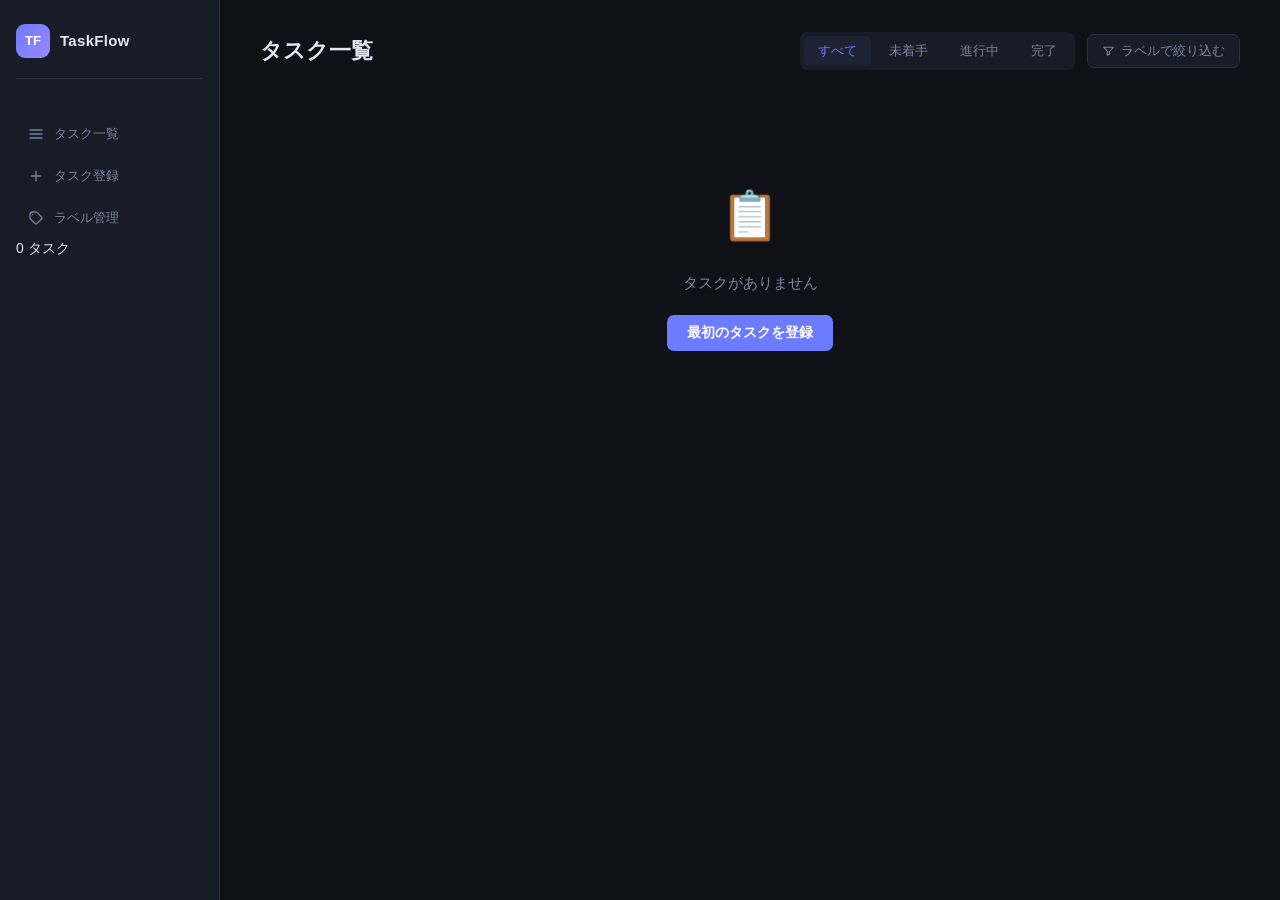
==== index.html @ aecb7242 "フォルダ構造変更 フォルダ構造を変更しました。" ====
<!DOCTYPE html>
<html lang="ja">
<head>
<meta charset="UTF-8">
<meta name="viewport" content="width=device-width, initial-scale=1.0">
<title>TaskFlow — 課題管理</title>
<link rel="stylesheet" href="css/base.css">
<link rel="stylesheet" href="css/components.css">
<link rel="stylesheet" href="css/views.css">
</head>
<body>

<!-- ========== SIDEBAR ========== -->
<aside class="sidebar">
  <div class="sidebar-logo">
    <span class="logo-mark">TF</span>
    <span class="logo-text">TaskFlow</span>
  </div>
  <nav class="sidebar-nav">
    <button class="nav-item active" data-view="list" onclick="showView('list')">
      <svg viewBox="0 0 24 24"><path d="M3 6h18M3 12h18M3 18h18"/></svg>
      タスク一覧
    </button>
    <button class="nav-item" data-view="add-task" onclick="showView('add-task')">
      <svg viewBox="0 0 24 24"><path d="M12 5v14M5 12h14"/></svg>
      タスク登録
    </button>
    <button class="nav-item" data-view="add-label" onclick="showView('add-label')">
      <svg viewBox="0 0 24 24"><path d="M7 7h.01M7 3h5c.5 0 1 .2 1.4.6l7 7a2 2 0 010 2.8l-7 7a2 2 0 01-2.8 0l-7-7A2 2 0 013 12V7a4 4 0 014-4z"/></svg>
      ラベル管理
    </button>
  </nav>
  <div class="sidebar-footer">
    <div class="stat-pill" id="stat-total">0 タスク</div>
  </div>
</aside>

<!-- ========== MAIN ========== -->
<main class="main">

  <!-- ---- LIST VIEW ---- -->
  <section id="view-list" class="view active">
    <header class="view-header">
      <h1>タスク一覧</h1>
      <div class="header-controls">
        <div class="tab-group">
          <button class="tab active" data-status="all"   onclick="filterStatus('all')">すべて</button>
          <button class="tab"        data-status="todo"  onclick="filterStatus('todo')">未着手</button>
          <button class="tab"        data-status="doing" onclick="filterStatus('doing')">進行中</button>
          <button class="tab"        data-status="done"  onclick="filterStatus('done')">完了</button>
        </div>
        <div class="label-filter-wrap">
          <button class="btn-filter" onclick="toggleLabelFilter()">
            <svg viewBox="0 0 24 24"><path d="M3 4h18l-7 8v5l-4 2V12L3 4z"/></svg>
            ラベルで絞り込む
          </button>
          <div id="label-filter-dropdown" class="label-dropdown hidden">
            <div id="label-filter-list"></div>
            <button class="btn-clear-filter" onclick="clearLabelFilter()">絞り込みを解除</button>
          </div>
        </div>
      </div>
    </header>
    <div id="task-list" class="task-grid"></div>
    <div id="empty-state" class="empty-state hidden">
      <div class="empty-icon">📋</div>
      <p>タスクがありません</p>
      <button onclick="showView('add-task')" class="btn-primary">最初のタスクを登録</button>
    </div>
  </section>

  <!-- ---- ADD TASK VIEW ---- -->
  <section id="view-add-task" class="view">
    <header class="view-header">
      <h1>タスク登録</h1>
      <button class="btn-close" onclick="cancelForm()" title="中断して消去">✕</button>
    </header>
    <div class="form-card">
      <div class="form-group">
        <label>タスク名 <span class="required">*</span></label>
        <input type="text" id="new-task-name" maxlength="30" placeholder="タスク名を入力（最大30文字）"
               oninput="updateCharCount('new-task-name','count-name')">
        <span class="char-count"><span id="count-name">0</span>/30</span>
      </div>
      <div class="form-group">
        <label>詳細</label>
        <textarea id="new-task-detail" maxlength="100" placeholder="詳細を入力（最大100文字）"
                  oninput="updateCharCount('new-task-detail','count-detail')"></textarea>
        <span class="char-count"><span id="count-detail">0</span>/100</span>
      </div>
      <div class="form-row">
        <div class="form-group">
          <label>種類 <span class="required">*</span></label>
          <div class="type-toggle">
            <button class="type-btn active" data-type="課題">📝 課題</button>
            <button class="type-btn"        data-type="テスト">📖 テスト</button>
          </div>
        </div>
        <div class="form-group">
          <label>ラベル（科目）</label>
          <select id="new-task-label"></select>
        </div>
      </div>
      <div class="form-group">
        <label>期限 <span class="required">*</span></label>
        <input type="datetime-local" id="new-task-deadline">
      </div>
      <div class="form-actions">
        <button class="btn-secondary" onclick="cancelForm()">キャンセル</button>
        <button class="btn-primary"   onclick="registerTask()">登録する</button>
      </div>
    </div>
  </section>

  <!-- ---- DETAIL VIEW ---- -->
  <section id="view-detail" class="view">
    <header class="view-header">
      <button class="btn-back" onclick="showView('list')">← 一覧へ</button>
      <div class="header-actions">
        <button class="btn-danger-outline" onclick="confirmDelete(currentTaskId)">削除</button>
        <button class="btn-primary"        onclick="showEditView(currentTaskId)">編集</button>
      </div>
    </header>
    <div id="detail-content" class="detail-card"></div>
  </section>

  <!-- ---- EDIT VIEW ---- -->
  <section id="view-edit" class="view">
    <header class="view-header">
      <h1>タスク編集</h1>
      <button class="btn-close" onclick="cancelEdit()" title="変更をリセット">✕</button>
    </header>
    <div class="form-card">
      <div class="form-group">
        <label>タスク名 <span class="required">*</span></label>
        <input type="text" id="edit-task-name" maxlength="30"
               oninput="updateCharCount('edit-task-name','edit-count-name')">
        <span class="char-count"><span id="edit-count-name">0</span>/30</span>
      </div>
      <div class="form-group">
        <label>詳細</label>
        <textarea id="edit-task-detail" maxlength="100"
                  oninput="updateCharCount('edit-task-detail','edit-count-detail')"></textarea>
        <span class="char-count"><span id="edit-count-detail">0</span>/100</span>
      </div>
      <div class="form-row">
        <div class="form-group">
          <label>種類 <span class="required">*</span></label>
          <div class="type-toggle" id="edit-type-toggle">
            <button class="type-btn active" data-type="課題">📝 課題</button>
            <button class="type-btn"        data-type="テスト">📖 テスト</button>
          </div>
        </div>
        <div class="form-group">
          <label>ラベル（科目）</label>
          <select id="edit-task-label"></select>
        </div>
      </div>
      <div class="form-group">
        <label>期限 <span class="required">*</span></label>
        <input type="datetime-local" id="edit-task-deadline">
      </div>
      <div class="form-group">
        <label>進捗状態</label>
        <div class="status-select">
          <button class="status-btn" data-status="todo">未着手</button>
          <button class="status-btn" data-status="doing">進行中</button>
          <button class="status-btn" data-status="done">完了</button>
        </div>
      </div>
      <div class="form-actions">
        <button class="btn-secondary" onclick="cancelEdit()">キャンセル</button>
        <button class="btn-primary"   onclick="updateTask()">更新する</button>
      </div>
    </div>
  </section>

  <!-- ---- LABEL VIEW ---- -->
  <section id="view-add-label" class="view">
    <header class="view-header">
      <h1>ラベル管理</h1>
    </header>
    <div class="form-card">
      <div class="form-group">
        <label>新しいラベルを追加</label>
        <div class="label-input-row">
          <input type="text" id="new-label-input" maxlength="30" placeholder="科目名（最大30文字）"
                 oninput="updateCharCount('new-label-input','count-label')"
                 onkeydown="if(event.key==='Enter')addLabel()">
          <button class="btn-primary" onclick="addLabel()">追加</button>
        </div>
        <span class="char-count"><span id="count-label">0</span>/30</span>
      </div>
      <div class="label-list-section">
        <h3>登録済みラベル</h3>
        <div id="label-list" class="label-chips"></div>
      </div>
    </div>
  </section>

</main>

<!-- ========== MODALS ========== -->
<div id="confirm-modal" class="modal-overlay hidden">
  <div class="modal">
    <p class="modal-msg">このタスクを削除しますか？<br><small>この操作は取り消せません。</small></p>
    <div class="modal-actions">
      <button class="btn-secondary" onclick="closeModal()">キャンセル</button>
      <button class="btn-danger"    onclick="deleteTask()">削除する</button>
    </div>
  </div>
</div>

<div id="toast" class="toast hidden"></div>

<!-- JS: 依存関係順に読み込む -->
<script src="js/labels/filter.js"></script>
<script src="js/labels/label.js"></script>
<script src="js/notifications/notification.js"></script>
<script src="js/shared/storage.js"></script>
<script src="js/tasks/task.js"></script>
<script src="sw.js"></script>
<script src="js/ui.js"></script>
<script src="js/main.js"></script>
</body>
</html>
---- css/base.css ----
/* ===========================
   base.css — トークン・リセット・レイアウト
=========================== */

:root {
  --bg:        #0f1117;
  --surface:   #181c27;
  --surface2:  #1e2235;
  --border:    #2a2f45;
  --text:      #e4e8f5;
  --text-muted:#7a82a0;
  --accent:    #6c7bff;
  --accent2:   #f0a843;
  --green:     #3ecf8e;
  --red:       #f05050;
  --doing:     #f0a843;
  --radius:    12px;
  --radius-sm: 7px;
  --shadow:    0 4px 24px rgba(0,0,0,.45);
  --font:      'Segoe UI', 'Hiragino Sans', sans-serif;
  --mono:      'SF Mono', 'Consolas', monospace;
}

*, *::before, *::after { box-sizing: border-box; margin: 0; padding: 0; }

html, body {
  height: 100%;
  background: var(--bg);
  color: var(--text);
  font-family: var(--font);
  font-size: 14px;
  line-height: 1.6;
}

/* ---- app shell ---- */
body { display: flex; min-height: 100vh; }

.sidebar {
  width: 220px;
  min-height: 100vh;
  background: var(--surface);
  border-right: 1px solid var(--border);
  display: flex;
  flex-direction: column;
  padding: 24px 16px;
  flex-shrink: 0;
}

.main {
  flex: 1;
  padding: 32px 40px;
  overflow-y: auto;
  min-height: 100vh;
}

/* ---- sidebar ---- */
.sidebar-logo {
  display: flex;
  align-items: center;
  gap: 10px;
  margin-bottom: 36px;
  padding-bottom: 20px;
  border-bottom: 1px solid var(--border);
}
.logo-mark {
  width: 34px; height: 34px;
  background: linear-gradient(135deg, var(--accent), #9b87ff);
  border-radius: 9px;
  display: grid; place-items: center;
  font-size: 13px; font-weight: 700; color: #fff;
  flex-shrink: 0;
}
.logo-text { font-size: 15px; font-weight: 600; letter-spacing: .02em; }

.sidebar-nav { display: flex; flex-direction: column; gap: 4px; }

.nav-item {
  display: flex; align-items: center; gap: 10px;
  padding: 10px 12px;
  border-radius: var(--radius-sm);
  border: none; background: none;
  color: var(--text-muted); font-size: 13px;
  cursor: pointer; transition: all .18s;
  text-align: left; width: 100%;
}
.nav-item svg {
  width: 16px; height: 16px;
  stroke: currentColor; fill: none;
  stroke-width: 2; stroke-linecap: round; stroke-linejoin: round;
  flex-shrink: 0;
}


/* ---- view switching ---- */
.view { display: none; }
.view.active { display: block; }

.view-header {
  display: flex; align-items: center; justify-content: space-between;
  margin-bottom: 28px; gap: 16px; flex-wrap: wrap;
}
.view-header h1 { font-size: 22px; font-weight: 600; }

.header-controls { display: flex; align-items: center; gap: 12px; flex-wrap: wrap; }
.header-actions  { display: flex; gap: 10px; }
---- css/components.css ----
/* ===========================
   components.css — 再利用可能なUI部品
=========================== */

/* ---- buttons ---- */
.btn-primary {
  padding: 9px 20px; border-radius: var(--radius-sm);
  border: none; background: var(--accent);
  color: #fff; font-size: 14px; font-weight: 600;
  cursor: pointer; transition: background .15s;
}
.btn-primary:hover { background: #7d8cff; }

.btn-secondary {
  padding: 9px 20px; border-radius: var(--radius-sm);
  border: 1px solid var(--border); background: none;
  color: var(--text-muted); font-size: 14px;
  cursor: pointer; transition: all .15s;
}
.btn-secondary:hover { border-color: var(--text-muted); color: var(--text); }

.btn-danger {
  padding: 9px 20px; border-radius: var(--radius-sm);
  border: none; background: var(--red);
  color: #fff; font-size: 14px; font-weight: 600;
  cursor: pointer; transition: background .15s;
}
.btn-danger:hover { background: #d43a3a; }

.btn-danger-outline {
  padding: 9px 20px; border-radius: var(--radius-sm);
  border: 1px solid var(--red); background: none;
  color: var(--red); font-size: 14px;
  cursor: pointer; transition: all .15s;
}
.btn-danger-outline:hover { background: rgba(240,80,80,.1); }

.btn-close {
  background: none; border: none;
  color: var(--text-muted); font-size: 20px;
  cursor: pointer; padding: 4px 8px;
  border-radius: var(--radius-sm); transition: all .15s; line-height: 1;
}
.btn-close:hover { background: rgba(240,80,80,.12); color: var(--red); }

.btn-back {
  background: none; border: none;
  color: var(--text-muted); font-size: 14px;
  cursor: pointer; padding: 4px 0; transition: color .15s;
}
.btn-back:hover { color: var(--text); }

/* ---- form elements ---- */
.form-card {
  background: var(--surface); border: 1px solid var(--border);
  border-radius: var(--radius); padding: 32px; max-width: 600px;
}
.form-group { margin-bottom: 20px; }
.form-group label {
  display: block; font-size: 13px; font-weight: 600;
  margin-bottom: 7px; color: var(--text-muted); letter-spacing: .04em;
}
.required { color: var(--red); }
.form-row { display: grid; grid-template-columns: 1fr 1fr; gap: 16px; }

input[type=text],
input[type=datetime-local],
select,
textarea {
  width: 100%; padding: 10px 12px;
  background: var(--surface2); border: 1px solid var(--border);
  border-radius: var(--radius-sm); color: var(--text);
  font-size: 14px; font-family: var(--font);
  outline: none; transition: border-color .15s;
  appearance: none;
}
input:focus, select:focus, textarea:focus { border-color: var(--accent); }
textarea { resize: vertical; min-height: 80px; }
select option { background: var(--surface2); }

input[type="datetime-local"]::-webkit-calendar-picker-indicator {
  filter: invert(1) opacity(.5); cursor: pointer;
}

.char-count {
  font-size: 11px; color: var(--text-muted);
  display: block; text-align: right; margin-top: 4px;
}

.form-actions {
  display: flex; gap: 10px; justify-content: flex-end; margin-top: 28px;
}

/* ---- type toggle ---- */
.type-toggle { display: flex; gap: 8px; }
.type-btn {
  flex: 1; padding: 9px; border-radius: var(--radius-sm);
  border: 1px solid var(--border); background: none;
  color: var(--text-muted); font-size: 13px;
  cursor: pointer; transition: all .15s;
}
.type-btn:hover { border-color: var(--accent); color: var(--text); }
.type-btn.active {
  background: rgba(108,123,255,.15);
  color: var(--accent); border-color: var(--accent);
}
.type-btn[data-type="テスト"].active {
  background: rgba(240,168,67,.15);
  color: var(--accent2); border-color: var(--accent2);
}

/* ---- status selector ---- */
.status-select { display: flex; gap: 8px; }
.status-btn {
  flex: 1; padding: 9px; border-radius: var(--radius-sm);
  border: 1px solid var(--border); background: none;
  color: var(--text-muted); font-size: 13px;
  cursor: pointer; transition: all .15s;
}
.status-btn:hover { border-color: var(--accent); color: var(--text); }
.status-btn.active {
  background: rgba(108,123,255,.15);
  color: var(--accent); border-color: var(--accent);
}
.status-btn[data-status="doing"].active {
  background: rgba(240,168,67,.15); color: var(--doing); border-color: var(--doing);
}
.status-btn[data-status="done"].active {
  background: rgba(62,207,142,.15); color: var(--green); border-color: var(--green);
}

/* ---- status badges ---- */
.status-badge {
  font-size: 11px; padding: 3px 9px;
  border-radius: 20px; font-weight: 600;
}
.badge-todo  { background: rgba(122,130,160,.15); color: var(--text-muted); }
.badge-doing { background: rgba(240,168,67,.15);  color: var(--doing); }
.badge-done  { background: rgba(62,207,142,.15);  color: var(--green); }

/* ---- type badges ---- */
.card-type-badge {
  font-size: 11px; font-weight: 600; padding: 3px 8px;
  border-radius: 20px; flex-shrink: 0; letter-spacing: .04em;
}
.type-課題  { background: rgba(108,123,255,.18); color: var(--accent); }
.type-テスト { background: rgba(240,168,67,.18);  color: var(--accent2); }

/* ---- label chips ---- */
.label-chips { display: flex; flex-wrap: wrap; gap: 10px; }
.label-chip {
  display: flex; align-items: center; gap: 8px;
  padding: 7px 14px; border-radius: 20px;
  background: var(--surface2); border: 1px solid var(--border);
  font-size: 13px; color: var(--text);
}
.label-chip-del {
  background: none; border: none; color: var(--text-muted);
  cursor: pointer; font-size: 14px; line-height: 1;
  padding: 0 2px; transition: color .15s;
}
.label-chip-del:hover { color: var(--red); }

/* ---- modal ---- */
.modal-overlay {
  position: fixed; inset: 0; background: rgba(0,0,0,.6);
  display: flex; align-items: center; justify-content: center; z-index: 100;
}
.modal-overlay.hidden { display: none; }
.modal {
  background: var(--surface); border: 1px solid var(--border);
  border-radius: var(--radius); padding: 32px; max-width: 360px; width: 90%;
  box-shadow: var(--shadow);
}
.modal-msg { font-size: 15px; margin-bottom: 24px; line-height: 1.6; }
.modal-msg small { color: var(--text-muted); font-size: 12px; }
.modal-actions { display: flex; gap: 10px; justify-content: flex-end; }

/* ---- toast ---- */
.toast {
  position: fixed; bottom: 28px; right: 28px;
  padding: 12px 20px; border-radius: var(--radius-sm);
  background: var(--surface2); border: 1px solid var(--border);
  color: var(--text); font-size: 13px; z-index: 200;
  box-shadow: var(--shadow); transition: opacity .3s;
}
.toast.hidden  { display: none; }
.toast.success { border-color: var(--green); color: var(--green); }
.toast.error   { border-color: var(--red);   color: var(--red); }

/* ---- empty state ---- */
.empty-state {
  text-align: center; padding: 80px 20px; color: var(--text-muted);
}
.empty-state.hidden { display: none; }
.empty-icon { font-size: 48px; margin-bottom: 16px; }
.empty-state p { font-size: 15px; margin-bottom: 20px; }
---- css/views.css ----
/* ===========================
   views.css — 各画面固有スタイル
=========================== */

/* ---- list view ---- */
.tab-group {
  display: flex; gap: 4px;
  background: var(--surface); padding: 4px;
  border-radius: var(--radius-sm);
}
.tab {
  padding: 6px 14px; border-radius: 5px; border: none;
  background: none; color: var(--text-muted);
  font-size: 13px; cursor: pointer; transition: all .15s;
}
.tab:hover { color: var(--text); }
.tab.active { background: var(--surface2); color: var(--accent); }

/* ---- label filter dropdown ---- */
.label-filter-wrap { position: relative; }

.btn-filter {
  display: flex; align-items: center; gap: 6px;
  padding: 7px 14px; border-radius: var(--radius-sm);
  border: 1px solid var(--border); background: var(--surface);
  color: var(--text-muted); font-size: 13px; cursor: pointer; transition: all .15s;
}
.btn-filter svg {
  width: 13px; height: 13px;
  stroke: currentColor; fill: none;
  stroke-width: 2; stroke-linecap: round; stroke-linejoin: round;
}
.btn-filter:hover       { border-color: var(--accent); color: var(--text); }
.btn-filter.active-filter {
  border-color: var(--accent); color: var(--accent);
  background: rgba(108,123,255,.1);
}

.label-dropdown {
  position: absolute; top: calc(100% + 8px); right: 0;
  min-width: 180px; background: var(--surface2);
  border: 1px solid var(--border); border-radius: var(--radius-sm);
  padding: 10px; z-index: 50; box-shadow: var(--shadow);
}
.label-dropdown.hidden { display: none; }

#label-filter-list {
  display: flex; flex-direction: column; gap: 4px; margin-bottom: 8px;
}
.label-filter-item {
  display: flex; align-items: center; gap: 8px;
  padding: 6px 8px; border-radius: 5px; cursor: pointer;
  font-size: 13px; color: var(--text-muted); transition: background .15s;
}
.label-filter-item:hover   { background: var(--border); color: var(--text); }
.label-filter-item.selected { color: var(--accent); }
.label-filter-item input[type=checkbox] { accent-color: var(--accent); }

.btn-clear-filter {
  width: 100%; padding: 5px; border: none;
  border-top: 1px solid var(--border);
  background: none; color: var(--text-muted);
  font-size: 12px; cursor: pointer; padding-top: 8px; transition: color .15s;
}
.btn-clear-filter:hover { color: var(--text); }

/* ---- task card grid ---- */
.task-grid {
  display: grid;
  grid-template-columns: repeat(auto-fill, minmax(300px, 1fr));
  gap: 14px;
}

.task-card {
  background: var(--surface); border: 1px solid var(--border);
  border-radius: var(--radius); padding: 18px 20px 14px;
  cursor: pointer; position: relative; overflow: hidden;
  transition: transform .15s, border-color .15s, box-shadow .15s;
}
.task-card:hover {
  transform: translateY(-2px);
  border-color: var(--accent);
  box-shadow: 0 8px 32px rgba(108,123,255,.12);
}
.task-card.status-done { opacity: .55; }

/* signature element: deadline urgency bar */
.urgency-bar {
  position: absolute; top: 0; left: 0; height: 3px;
  background: linear-gradient(90deg, var(--accent), #9b87ff);
  transition: width .5s;
}
.urgency-bar.urgent  { background: linear-gradient(90deg, var(--red),   #ff8040); }
.urgency-bar.warning { background: linear-gradient(90deg, var(--doing), #ffcc55); }

.card-top {
  display: flex; align-items: flex-start;
  justify-content: space-between; gap: 8px; margin-bottom: 8px;
}
.card-title { font-size: 15px; font-weight: 600; line-height: 1.4; flex: 1; }
.card-label { font-size: 12px; color: var(--text-muted); margin-bottom: 10px; }
.card-deadline {
  font-size: 12px; color: var(--text-muted);
  display: flex; align-items: center; gap: 5px; margin-bottom: 10px;
}
.card-deadline.near    { color: var(--doing); }
.card-deadline.overdue { color: var(--red); }
.card-footer {
  display: flex; align-items: center; justify-content: space-between;
}
.card-time-left {
  font-size: 11px; color: var(--text-muted); font-family: var(--mono);
}

/* ---- detail view ---- */
.detail-card {
  background: var(--surface); border: 1px solid var(--border);
  border-radius: var(--radius); padding: 32px; max-width: 640px;
}
.detail-type-row {
  display: flex; align-items: center; gap: 10px; margin-bottom: 20px;
}
.detail-title  { font-size: 22px; font-weight: 700; margin-bottom: 6px; }
.detail-meta   {
  color: var(--text-muted); font-size: 13px;
  margin-bottom: 24px; display: flex; gap: 16px; flex-wrap: wrap;
}
.detail-section  { margin-bottom: 20px; }
.detail-label-h  {
  font-size: 11px; font-weight: 600; text-transform: uppercase;
  letter-spacing: .08em; color: var(--text-muted); margin-bottom: 6px;
}
.detail-body { font-size: 14px; line-height: 1.7; color: var(--text); }

.deadline-display {
  display: flex; align-items: center; gap: 10px;
  padding: 14px 16px; background: var(--surface2);
  border-radius: var(--radius-sm); border-left: 3px solid var(--accent);
}
.deadline-display.overdue { border-left-color: var(--red); }
.deadline-display.warning { border-left-color: var(--doing); }

.status-change-row { display: flex; gap: 8px; flex-wrap: wrap; }
.status-change-btn {
  padding: 8px 16px; border-radius: var(--radius-sm);
  border: 1px solid var(--border); background: none;
  color: var(--text-muted); font-size: 13px; cursor: pointer; transition: all .15s;
}
.status-change-btn:hover { border-color: var(--accent); color: var(--text); }
.status-change-btn.active-status {
  background: rgba(108,123,255,.15); color: var(--accent); border-color: var(--accent);
}
.status-change-btn[data-status="doing"].active-status {
  background: rgba(240,168,67,.15); color: var(--doing); border-color: var(--doing);
}
.status-change-btn[data-status="done"].active-status {
  background: rgba(62,207,142,.15); color: var(--green); border-color: var(--green);
}

/* ---- label management view ---- */
.label-input-row { display: flex; gap: 10px; }
.label-input-row input { flex: 1; }

.label-list-section { margin-top: 28px; }
.label-list-section h3 {
  font-size: 13px; font-weight: 600; color: var(--text-muted);
  margin-bottom: 14px; letter-spacing: .04em; text-transform: uppercase;
}
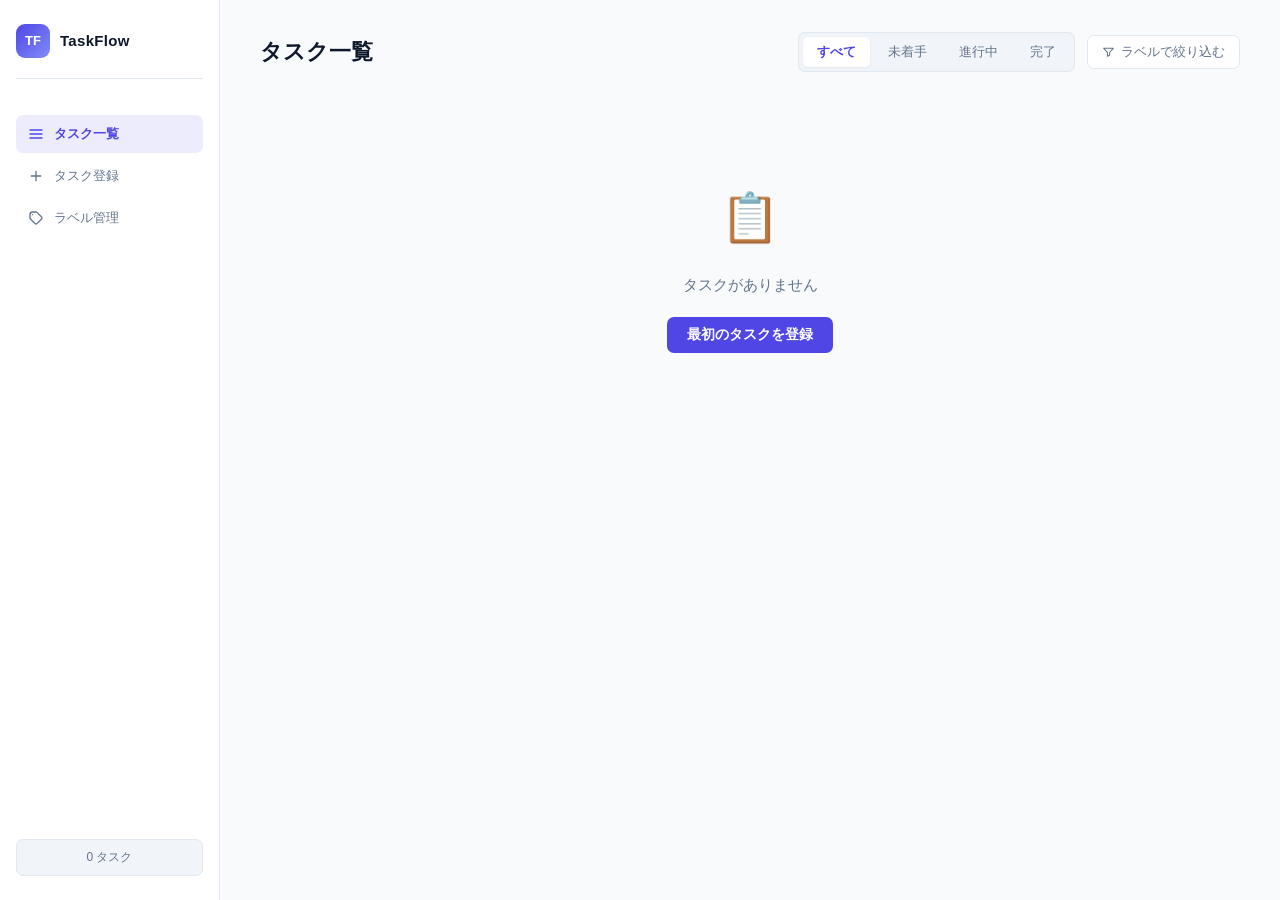
==== commit b8451749: "開始日時の追加" ====
--- a/index.html
+++ b/index.html
@@ -55,6 +55,9 @@
             ラベルで絞り込む
           </button>
           <div id="label-filter-dropdown" class="label-dropdown hidden">
+            <div class="filter-section-title">種類</div>
+            <div id="type-filter-list"></div>
+            <div class="filter-section-title">ラベル</div>
             <div id="label-filter-list"></div>
             <button class="btn-clear-filter" onclick="clearLabelFilter()">絞り込みを解除</button>
           </div>
@@ -101,9 +104,15 @@
           <select id="new-task-label"></select>
         </div>
       </div>
-      <div class="form-group">
-        <label>期限 <span class="required">*</span></label>
-        <input type="datetime-local" id="new-task-deadline">
+      <div class="form-row">
+        <div class="form-group">
+          <label>開始日時 <span class="required">*</span></label>
+          <input type="datetime-local" id="new-task-start">
+        </div>
+        <div class="form-group">
+          <label>期限 <span class="required">*</span></label>
+          <input type="datetime-local" id="new-task-deadline">
+        </div>
       </div>
       <div class="form-actions">
         <button class="btn-secondary" onclick="cancelForm()">キャンセル</button>
@@ -156,9 +165,15 @@
           <select id="edit-task-label"></select>
         </div>
       </div>
-      <div class="form-group">
-        <label>期限 <span class="required">*</span></label>
-        <input type="datetime-local" id="edit-task-deadline">
+      <div class="form-row">
+        <div class="form-group">
+          <label>開始日時 <span class="required">*</span></label>
+          <input type="datetime-local" id="edit-task-start">
+        </div>
+        <div class="form-group">
+          <label>期限 <span class="required">*</span></label>
+          <input type="datetime-local" id="edit-task-deadline">
+        </div>
       </div>
       <div class="form-group">
         <label>進捗状態</label>
@@ -223,4 +238,4 @@
 <script src="js/ui.js"></script>
 <script src="js/main.js"></script>
 </body>
-</html>
+</html>
--- a/css/base.css
+++ b/css/base.css
@@ -1,24 +1,24 @@
 /* ===========================
-   base.css — トークン・リセット・レイアウト
+   base.css — トークン・リセット・レイアウト（ライトテーマ版）
 =========================== */
 
 :root {
-  --bg:        #0f1117;
-  --surface:   #181c27;
-  --surface2:  #1e2235;
-  --border:    #2a2f45;
-  --text:      #e4e8f5;
-  --text-muted:#7a82a0;
-  --accent:    #6c7bff;
-  --accent2:   #f0a843;
-  --green:     #3ecf8e;
-  --red:       #f05050;
-  --doing:     #f0a843;
-  --radius:    12px;
-  --radius-sm: 7px;
-  --shadow:    0 4px 24px rgba(0,0,0,.45);
-  --font:      'Segoe UI', 'Hiragino Sans', sans-serif;
-  --mono:      'SF Mono', 'Consolas', monospace;
+  --bg:           #f8fafc; /* アプリ全体の背景（明るいオフホワイト） */
+  --surface:      #ffffff; /* サイドバーやカードの表面色（純白） */
+  --surface2:     #f1f5f9; /* 入力欄やホバー時の背景（薄いグレー） */
+  --border:       #e2e8f0; /* くっきり見える境界線 */
+  --text:         #0f172a; /* 視認性の高い濃いテキスト色 */
+  --text-muted:   #64748b; /* 補足テキスト用のグレー */
+  --accent:       #4f46e5; /* プライマリカラー（鮮やかなインディゴ） */
+  --accent2:      #d97706; /* 琥珀色（テスト・警告用） */
+  --green:        #10b981; /* 完了・成功の緑 */
+  --red:          #ef4444; /* 期限切れ・削除の赤 */
+  --doing:        #d97706; /* 進行中のカラー */
+  --radius:       12px;
+  --radius-sm:    7px;
+  --shadow:       0 4px 12px rgba(0, 0, 0, 0.05), 0 1px 3px rgba(0, 0, 0, 0.1);
+  --font:         'Segoe UI', 'Hiragino Sans', sans-serif;
+  --mono:         'SF Mono', 'Consolas', monospace;
 }
 
 *, *::before, *::after { box-sizing: border-box; margin: 0; padding: 0; }
@@ -64,13 +64,13 @@
 }
 .logo-mark {
   width: 34px; height: 34px;
-  background: linear-gradient(135deg, var(--accent), #9b87ff);
+  background: linear-gradient(135deg, var(--accent), #818cf8);
   border-radius: 9px;
   display: grid; place-items: center;
   font-size: 13px; font-weight: 700; color: #fff;
   flex-shrink: 0;
 }
-.logo-text { font-size: 15px; font-weight: 600; letter-spacing: .02em; }
+.logo-text { font-size: 15px; font-weight: 600; letter-spacing: .02em; color: var(--text); }
 
 .sidebar-nav { display: flex; flex-direction: column; gap: 4px; }
 
@@ -89,7 +89,18 @@
   stroke-width: 2; stroke-linecap: round; stroke-linejoin: round;
   flex-shrink: 0;
 }
+.nav-item:hover { background: var(--surface2); color: var(--text); }
+.nav-item.active { background: rgba(79, 70, 229, 0.1); color: var(--accent); font-weight: 600; }
 
+.sidebar-footer { margin-top: auto; }
+.stat-pill {
+  padding: 8px 12px;
+  border-radius: var(--radius-sm);
+  background: var(--surface2);
+  color: var(--text-muted);
+  font-size: 12px; text-align: center;
+  border: 1px solid var(--border);
+}
 
 /* ---- view switching ---- */
 .view { display: none; }
@@ -99,7 +110,7 @@
   display: flex; align-items: center; justify-content: space-between;
   margin-bottom: 28px; gap: 16px; flex-wrap: wrap;
 }
-.view-header h1 { font-size: 22px; font-weight: 600; }
+.view-header h1 { font-size: 22px; font-weight: 600; color: var(--text); }
 
 .header-controls { display: flex; align-items: center; gap: 12px; flex-wrap: wrap; }
-.header-actions  { display: flex; gap: 10px; }
+.header-actions  { display: flex; gap: 10px; }
--- a/css/components.css
+++ b/css/components.css
@@ -1,5 +1,5 @@
 /* ===========================
-   components.css — 再利用可能なUI部品
+   components.css — 再利用可能なUI部品（ライトテーマ版）
 =========================== */
 
 /* ---- buttons ---- */
@@ -9,15 +9,15 @@
   color: #fff; font-size: 14px; font-weight: 600;
   cursor: pointer; transition: background .15s;
 }
-.btn-primary:hover { background: #7d8cff; }
+.btn-primary:hover { background: #4338ca; }
 
 .btn-secondary {
   padding: 9px 20px; border-radius: var(--radius-sm);
-  border: 1px solid var(--border); background: none;
+  border: 1px solid var(--border); background: var(--surface);
   color: var(--text-muted); font-size: 14px;
   cursor: pointer; transition: all .15s;
 }
-.btn-secondary:hover { border-color: var(--text-muted); color: var(--text); }
+.btn-secondary:hover { border-color: var(--text-muted); color: var(--text); background: var(--surface2); }
 
 .btn-danger {
   padding: 9px 20px; border-radius: var(--radius-sm);
@@ -25,15 +25,15 @@
   color: #fff; font-size: 14px; font-weight: 600;
   cursor: pointer; transition: background .15s;
 }
-.btn-danger:hover { background: #d43a3a; }
+.btn-danger:hover { background: #dc2626; }
 
 .btn-danger-outline {
   padding: 9px 20px; border-radius: var(--radius-sm);
-  border: 1px solid var(--red); background: none;
+  border: 1px solid var(--red); background: var(--surface);
   color: var(--red); font-size: 14px;
   cursor: pointer; transition: all .15s;
 }
-.btn-danger-outline:hover { background: rgba(240,80,80,.1); }
+.btn-danger-outline:hover { background: rgba(239, 68, 68, 0.08); }
 
 .btn-close {
   background: none; border: none;
@@ -41,7 +41,7 @@
   cursor: pointer; padding: 4px 8px;
   border-radius: var(--radius-sm); transition: all .15s; line-height: 1;
 }
-.btn-close:hover { background: rgba(240,80,80,.12); color: var(--red); }
+.btn-close:hover { background: rgba(239, 68, 68, 0.1); color: var(--red); }
 
 .btn-back {
   background: none; border: none;
@@ -54,6 +54,7 @@
 .form-card {
   background: var(--surface); border: 1px solid var(--border);
   border-radius: var(--radius); padding: 32px; max-width: 600px;
+  box-shadow: var(--shadow);
 }
 .form-group { margin-bottom: 20px; }
 .form-group label {
@@ -74,12 +75,12 @@
   outline: none; transition: border-color .15s;
   appearance: none;
 }
-input:focus, select:focus, textarea:focus { border-color: var(--accent); }
+input:focus, select:focus, textarea:focus { border-color: var(--accent); background: #fff; }
 textarea { resize: vertical; min-height: 80px; }
-select option { background: var(--surface2); }
+select option { background: var(--surface); color: var(--text); }
 
 input[type="datetime-local"]::-webkit-calendar-picker-indicator {
-  filter: invert(1) opacity(.5); cursor: pointer;
+  opacity: 0.6; cursor: pointer;
 }
 
 .char-count {
@@ -95,38 +96,38 @@
 .type-toggle { display: flex; gap: 8px; }
 .type-btn {
   flex: 1; padding: 9px; border-radius: var(--radius-sm);
-  border: 1px solid var(--border); background: none;
+  border: 1px solid var(--border); background: var(--surface);
   color: var(--text-muted); font-size: 13px;
   cursor: pointer; transition: all .15s;
 }
 .type-btn:hover { border-color: var(--accent); color: var(--text); }
 .type-btn.active {
-  background: rgba(108,123,255,.15);
-  color: var(--accent); border-color: var(--accent);
+  background: rgba(79, 70, 229, 0.1);
+  color: var(--accent); border-color: var(--accent); font-weight: 600;
 }
 .type-btn[data-type="テスト"].active {
-  background: rgba(240,168,67,.15);
-  color: var(--accent2); border-color: var(--accent2);
+  background: rgba(217, 119, 6, 0.1);
+  color: var(--accent2); border-color: var(--accent2); font-weight: 600;
 }
 
 /* ---- status selector ---- */
 .status-select { display: flex; gap: 8px; }
 .status-btn {
   flex: 1; padding: 9px; border-radius: var(--radius-sm);
-  border: 1px solid var(--border); background: none;
+  border: 1px solid var(--border); background: var(--surface);
   color: var(--text-muted); font-size: 13px;
   cursor: pointer; transition: all .15s;
 }
 .status-btn:hover { border-color: var(--accent); color: var(--text); }
 .status-btn.active {
-  background: rgba(108,123,255,.15);
-  color: var(--accent); border-color: var(--accent);
+  background: rgba(79, 70, 229, 0.1);
+  color: var(--accent); border-color: var(--accent); font-weight: 600;
 }
 .status-btn[data-status="doing"].active {
-  background: rgba(240,168,67,.15); color: var(--doing); border-color: var(--doing);
+  background: rgba(217, 119, 6, 0.1); color: var(--doing); border-color: var(--doing); font-weight: 600;
 }
 .status-btn[data-status="done"].active {
-  background: rgba(62,207,142,.15); color: var(--green); border-color: var(--green);
+  background: rgba(16, 185, 129, 0.1); color: var(--green); border-color: var(--green); font-weight: 600;
 }
 
 /* ---- status badges ---- */
@@ -134,17 +135,17 @@
   font-size: 11px; padding: 3px 9px;
   border-radius: 20px; font-weight: 600;
 }
-.badge-todo  { background: rgba(122,130,160,.15); color: var(--text-muted); }
-.badge-doing { background: rgba(240,168,67,.15);  color: var(--doing); }
-.badge-done  { background: rgba(62,207,142,.15);  color: var(--green); }
+.badge-todo  { background: #e2e8f0; color: #475569; }
+.badge-doing { background: rgba(217, 119, 6, 0.15);  color: #b45309; }
+.badge-done  { background: rgba(16, 185, 129, 0.15);  color: #047857; }
 
 /* ---- type badges ---- */
 .card-type-badge {
   font-size: 11px; font-weight: 600; padding: 3px 8px;
   border-radius: 20px; flex-shrink: 0; letter-spacing: .04em;
 }
-.type-課題  { background: rgba(108,123,255,.18); color: var(--accent); }
-.type-テスト { background: rgba(240,168,67,.18);  color: var(--accent2); }
+.type-課題  { background: rgba(79, 70, 229, 0.12); color: var(--accent); }
+.type-テスト { background: rgba(217, 119, 6, 0.12);  color: var(--accent2); }
 
 /* ---- label chips ---- */
 .label-chips { display: flex; flex-wrap: wrap; gap: 10px; }
@@ -163,16 +164,17 @@
 
 /* ---- modal ---- */
 .modal-overlay {
-  position: fixed; inset: 0; background: rgba(0,0,0,.6);
+  position: fixed; inset: 0; background: rgba(15, 23, 42, 0.4);
   display: flex; align-items: center; justify-content: center; z-index: 100;
+  backdrop-filter: blur(2px);
 }
 .modal-overlay.hidden { display: none; }
 .modal {
   background: var(--surface); border: 1px solid var(--border);
   border-radius: var(--radius); padding: 32px; max-width: 360px; width: 90%;
-  box-shadow: var(--shadow);
+  box-shadow: 0 10px 25px -5px rgba(0, 0, 0, 0.1);
 }
-.modal-msg { font-size: 15px; margin-bottom: 24px; line-height: 1.6; }
+.modal-msg { font-size: 15px; margin-bottom: 24px; line-height: 1.6; color: var(--text); }
 .modal-msg small { color: var(--text-muted); font-size: 12px; }
 .modal-actions { display: flex; gap: 10px; justify-content: flex-end; }
 
@@ -180,13 +182,13 @@
 .toast {
   position: fixed; bottom: 28px; right: 28px;
   padding: 12px 20px; border-radius: var(--radius-sm);
-  background: var(--surface2); border: 1px solid var(--border);
+  background: var(--surface); border: 1px solid var(--border);
   color: var(--text); font-size: 13px; z-index: 200;
-  box-shadow: var(--shadow); transition: opacity .3s;
+  box-shadow: 0 10px 15px -3px rgba(0, 0, 0, 0.1); transition: opacity .3s;
 }
 .toast.hidden  { display: none; }
-.toast.success { border-color: var(--green); color: var(--green); }
-.toast.error   { border-color: var(--red);   color: var(--red); }
+.toast.success { border-color: var(--green); color: #047857; background: #ecfdf5; }
+.toast.error   { border-color: var(--red);   color: #b91c1c; background: #fef2f2; }
 
 /* ---- empty state ---- */
 .empty-state {
@@ -194,4 +196,4 @@
 }
 .empty-state.hidden { display: none; }
 .empty-icon { font-size: 48px; margin-bottom: 16px; }
-.empty-state p { font-size: 15px; margin-bottom: 20px; }
+.empty-state p { font-size: 15px; margin-bottom: 20px; }
--- a/css/views.css
+++ b/css/views.css
@@ -1,12 +1,12 @@
 /* ===========================
-   views.css — 各画面固有スタイル
+   views.css — 各画面固有スタイル（ライトテーマ版）
 =========================== */
 
 /* ---- list view ---- */
 .tab-group {
   display: flex; gap: 4px;
-  background: var(--surface); padding: 4px;
-  border-radius: var(--radius-sm);
+  background: var(--surface2); padding: 4px;
+  border-radius: var(--radius-sm); border: 1px solid var(--border);
 }
 .tab {
   padding: 6px 14px; border-radius: 5px; border: none;
@@ -14,7 +14,7 @@
   font-size: 13px; cursor: pointer; transition: all .15s;
 }
 .tab:hover { color: var(--text); }
-.tab.active { background: var(--surface2); color: var(--accent); }
+.tab.active { background: var(--surface); color: var(--accent); font-weight: 600; box-shadow: 0 1px 3px rgba(0,0,0,0.05); }
 
 /* ---- label filter dropdown ---- */
 .label-filter-wrap { position: relative; }
@@ -33,14 +33,14 @@
 .btn-filter:hover       { border-color: var(--accent); color: var(--text); }
 .btn-filter.active-filter {
   border-color: var(--accent); color: var(--accent);
-  background: rgba(108,123,255,.1);
+  background: rgba(79, 70, 229, 0.08); font-weight: 600;
 }
 
 .label-dropdown {
   position: absolute; top: calc(100% + 8px); right: 0;
-  min-width: 180px; background: var(--surface2);
+  min-width: 180px; background: var(--surface);
   border: 1px solid var(--border); border-radius: var(--radius-sm);
-  padding: 10px; z-index: 50; box-shadow: var(--shadow);
+  padding: 10px; z-index: 50; box-shadow: 0 10px 15px -3px rgba(0, 0, 0, 0.1);
 }
 .label-dropdown.hidden { display: none; }
 
@@ -52,8 +52,8 @@
   padding: 6px 8px; border-radius: 5px; cursor: pointer;
   font-size: 13px; color: var(--text-muted); transition: background .15s;
 }
-.label-filter-item:hover   { background: var(--border); color: var(--text); }
-.label-filter-item.selected { color: var(--accent); }
+.label-filter-item:hover   { background: var(--surface2); color: var(--text); }
+.label-filter-item.selected { color: var(--accent); font-weight: 600; }
 .label-filter-item input[type=checkbox] { accent-color: var(--accent); }
 
 .btn-clear-filter {
@@ -68,43 +68,44 @@
 .task-grid {
   display: grid;
   grid-template-columns: repeat(auto-fill, minmax(300px, 1fr));
-  gap: 14px;
+  gap: 16px;
 }
 
 .task-card {
   background: var(--surface); border: 1px solid var(--border);
   border-radius: var(--radius); padding: 18px 20px 14px;
   cursor: pointer; position: relative; overflow: hidden;
+  box-shadow: 0 1px 3px rgba(0,0,0,0.05);
   transition: transform .15s, border-color .15s, box-shadow .15s;
 }
 .task-card:hover {
   transform: translateY(-2px);
   border-color: var(--accent);
-  box-shadow: 0 8px 32px rgba(108,123,255,.12);
+  box-shadow: 0 8px 20px rgba(79, 70, 229, 0.12);
 }
-.task-card.status-done { opacity: .55; }
+.task-card.status-done { opacity: .65; background: #f8fafc; }
 
 /* signature element: deadline urgency bar */
 .urgency-bar {
-  position: absolute; top: 0; left: 0; height: 3px;
-  background: linear-gradient(90deg, var(--accent), #9b87ff);
+  position: absolute; top: 0; left: 0; height: 4px;
+  background: linear-gradient(90deg, var(--accent), #818cf8);
   transition: width .5s;
 }
-.urgency-bar.urgent  { background: linear-gradient(90deg, var(--red),   #ff8040); }
-.urgency-bar.warning { background: linear-gradient(90deg, var(--doing), #ffcc55); }
+.urgency-bar.urgent  { background: linear-gradient(90deg, var(--red),   #f97316); }
+.urgency-bar.warning { background: linear-gradient(90deg, var(--doing), #f59e0b); }
 
 .card-top {
   display: flex; align-items: flex-start;
   justify-content: space-between; gap: 8px; margin-bottom: 8px;
 }
-.card-title { font-size: 15px; font-weight: 600; line-height: 1.4; flex: 1; }
+.card-title { font-size: 15px; font-weight: 600; line-height: 1.4; flex: 1; color: var(--text); }
 .card-label { font-size: 12px; color: var(--text-muted); margin-bottom: 10px; }
 .card-deadline {
   font-size: 12px; color: var(--text-muted);
   display: flex; align-items: center; gap: 5px; margin-bottom: 10px;
 }
-.card-deadline.near    { color: var(--doing); }
-.card-deadline.overdue { color: var(--red); }
+.card-deadline.near    { color: #b45309; font-weight: 600; }
+.card-deadline.overdue { color: var(--red); font-weight: 600; }
 .card-footer {
   display: flex; align-items: center; justify-content: space-between;
 }
@@ -116,11 +117,12 @@
 .detail-card {
   background: var(--surface); border: 1px solid var(--border);
   border-radius: var(--radius); padding: 32px; max-width: 640px;
+  box-shadow: var(--shadow);
 }
 .detail-type-row {
   display: flex; align-items: center; gap: 10px; margin-bottom: 20px;
 }
-.detail-title  { font-size: 22px; font-weight: 700; margin-bottom: 6px; }
+.detail-title  { font-size: 22px; font-weight: 700; margin-bottom: 6px; color: var(--text); }
 .detail-meta   {
   color: var(--text-muted); font-size: 13px;
   margin-bottom: 24px; display: flex; gap: 16px; flex-wrap: wrap;
@@ -137,24 +139,24 @@
   padding: 14px 16px; background: var(--surface2);
   border-radius: var(--radius-sm); border-left: 3px solid var(--accent);
 }
-.deadline-display.overdue { border-left-color: var(--red); }
-.deadline-display.warning { border-left-color: var(--doing); }
+.deadline-display.overdue { border-left-color: var(--red); background: #fef2f2; }
+.deadline-display.warning { border-left-color: var(--doing); background: #fffbeb; }
 
 .status-change-row { display: flex; gap: 8px; flex-wrap: wrap; }
 .status-change-btn {
   padding: 8px 16px; border-radius: var(--radius-sm);
-  border: 1px solid var(--border); background: none;
+  border: 1px solid var(--border); background: var(--surface);
   color: var(--text-muted); font-size: 13px; cursor: pointer; transition: all .15s;
 }
 .status-change-btn:hover { border-color: var(--accent); color: var(--text); }
 .status-change-btn.active-status {
-  background: rgba(108,123,255,.15); color: var(--accent); border-color: var(--accent);
+  background: rgba(79, 70, 229, 0.1); color: var(--accent); border-color: var(--accent); font-weight: 600;
 }
 .status-change-btn[data-status="doing"].active-status {
-  background: rgba(240,168,67,.15); color: var(--doing); border-color: var(--doing);
+  background: rgba(217, 119, 6, 0.1); color: var(--doing); border-color: var(--doing); font-weight: 600;
 }
 .status-change-btn[data-status="done"].active-status {
-  background: rgba(62,207,142,.15); color: var(--green); border-color: var(--green);
+  background: rgba(16, 185, 129, 0.1); color: var(--green); border-color: var(--green); font-weight: 600;
 }
 
 /* ---- label management view ---- */
@@ -165,4 +167,4 @@
 .label-list-section h3 {
   font-size: 13px; font-weight: 600; color: var(--text-muted);
   margin-bottom: 14px; letter-spacing: .04em; text-transform: uppercase;
-}
+}
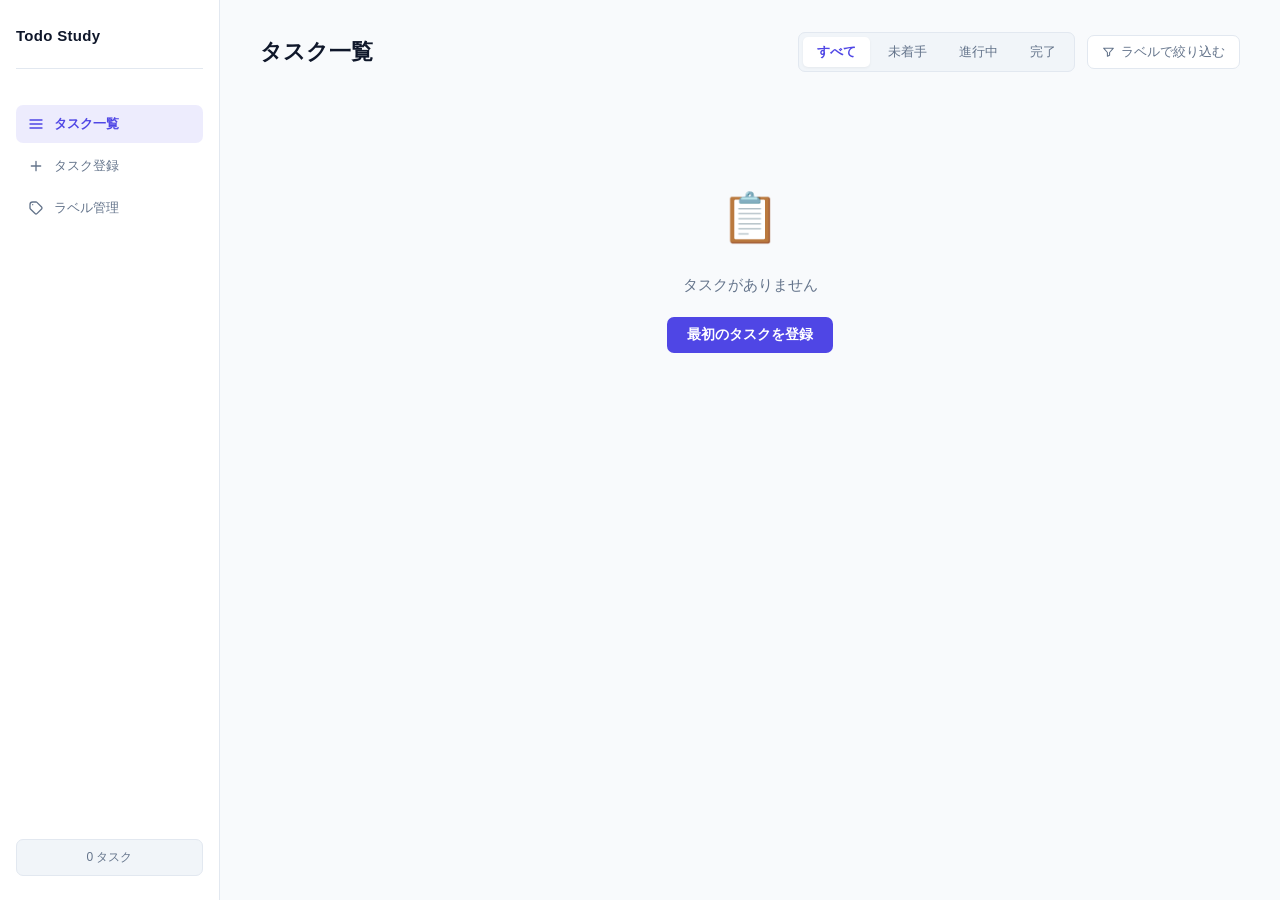
==== commit cdfd3378: "アプリ名をTodo studyに変更" ====
--- a/index.html
+++ b/index.html
@@ -3,7 +3,7 @@
 <head>
 <meta charset="UTF-8">
 <meta name="viewport" content="width=device-width, initial-scale=1.0">
-<title>TaskFlow — 課題管理</title>
+<title>Todo Study</title>
 <link rel="stylesheet" href="css/base.css">
 <link rel="stylesheet" href="css/components.css">
 <link rel="stylesheet" href="css/views.css">
@@ -13,8 +13,8 @@
 <!-- ========== SIDEBAR ========== -->
 <aside class="sidebar">
   <div class="sidebar-logo">
-    <span class="logo-mark">TF</span>
-    <span class="logo-text">TaskFlow</span>
+    
+    <span class="logo-text">Todo Study</span>
   </div>
   <nav class="sidebar-nav">
     <button class="nav-item active" data-view="list" onclick="showView('list')">
